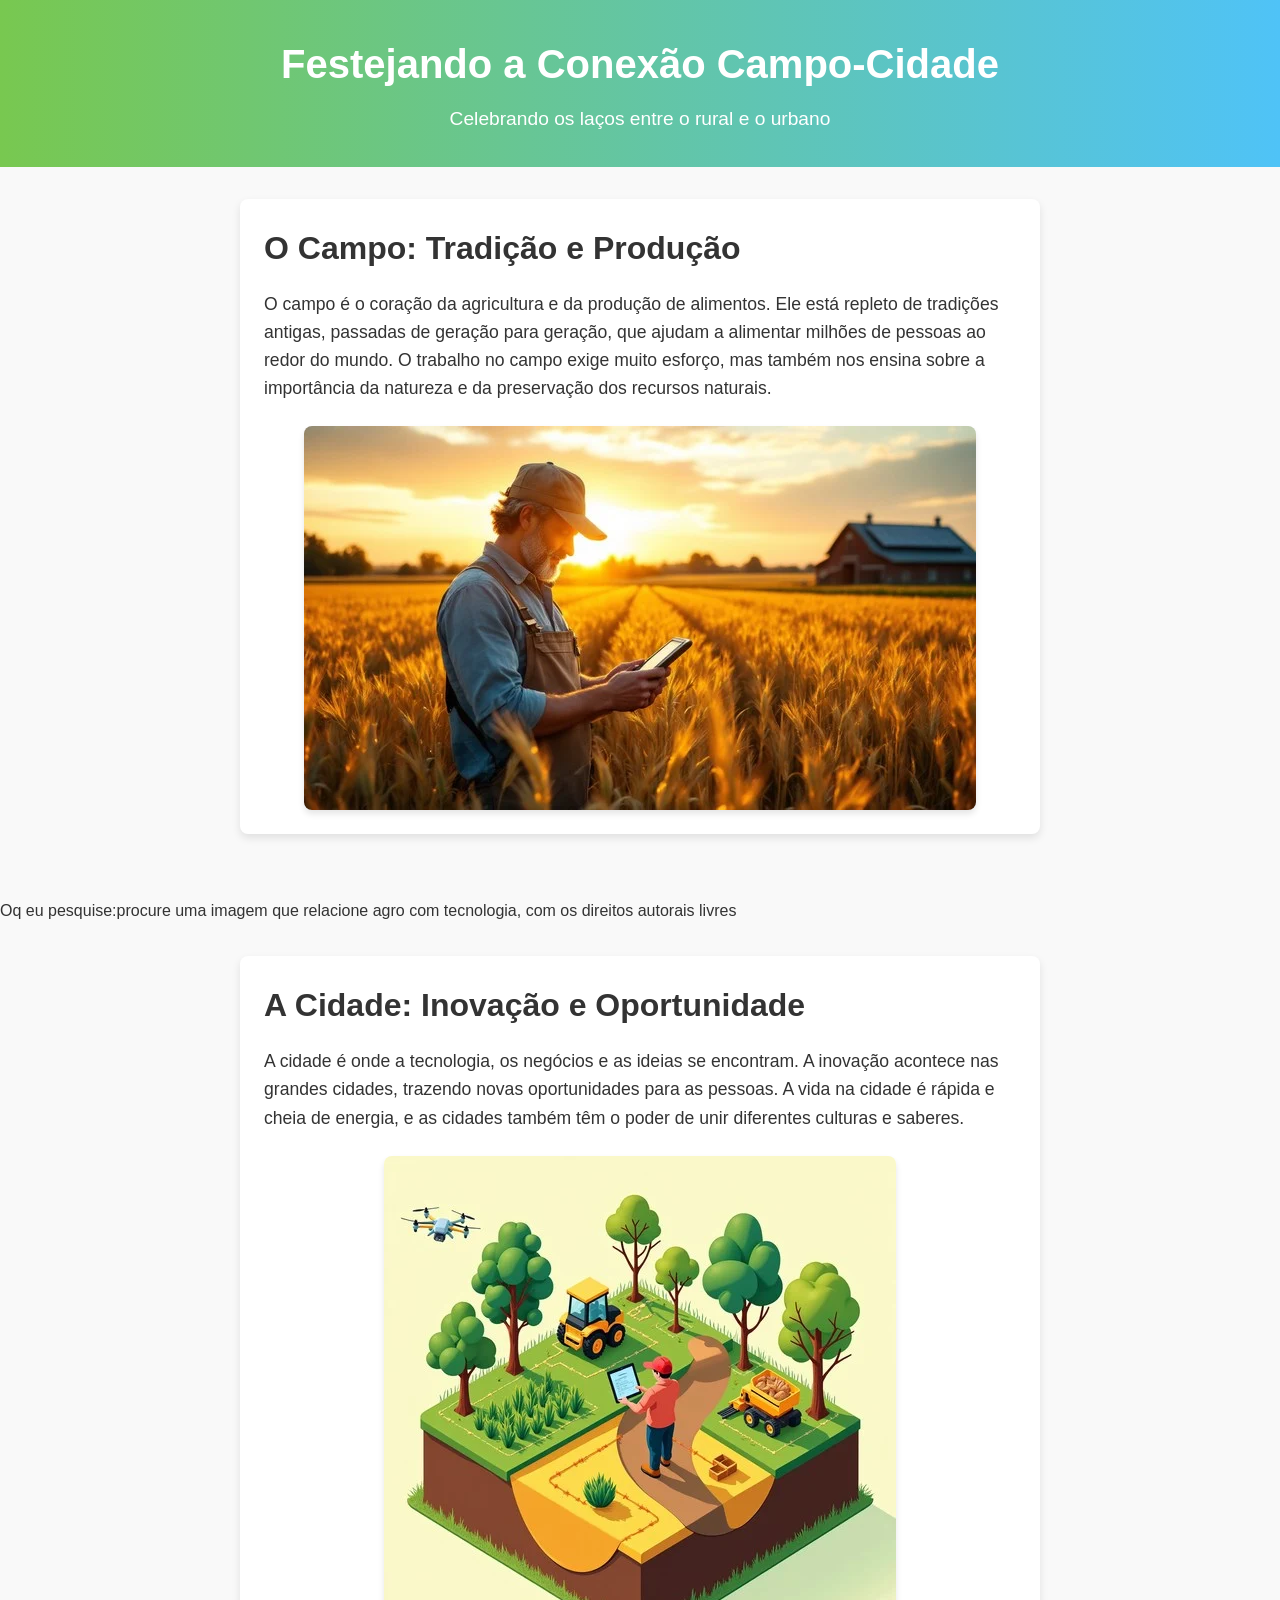
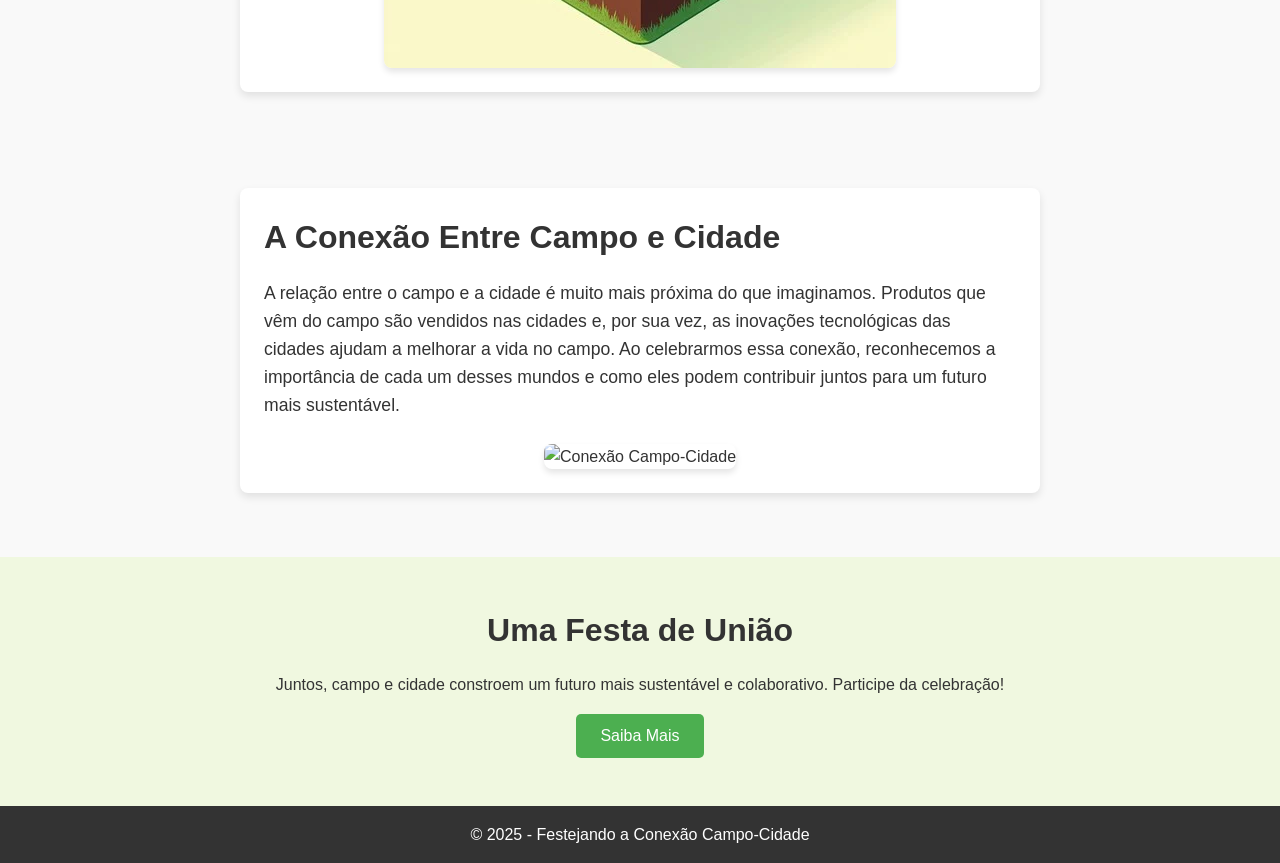
==== agrinho/index.html @ 9dafcda6 "Add files via upload" ====
<!DOCTYPE html>
<html lang="pt-BR">
<head>
    <meta charset="UTF-8">
    <meta name="viewport" content="width=device-width, initial-scale=1.0">
    <title>Festejando a Conexão Campo-Cidade</title>
    <link rel="stylesheet" href="style.css">
</head>
<body>

    <header>
        <h1>Festejando a Conexão Campo-Cidade</h1>
        <p>Celebrando os laços entre o rural e o urbano</p>
    </header>

    <section class="texto-box">
        <div class="caixa-texto">
            <h2>O Campo: Tradição e Produção</h2>
            <p>
                O campo é o coração da agricultura e da produção de alimentos. Ele está repleto de tradições antigas,
                passadas de geração para geração, que ajudam a alimentar milhões de pessoas ao redor do mundo. O
                trabalho no campo exige muito esforço, mas também nos ensina sobre a importância da natureza e da
                preservação dos recursos naturais.
            </p>
            <div class="imagem">
                <!-- Espaço para imagem do campo -->
                <img src="campo.webp" alt="Imagem do Campo" class="imagem-campo">  
            </div>
        </div>
    </section>
 Oq eu pesquise:procure uma imagem que relacione agro com tecnologia, com os direitos autorais livres
    <section class="texto-box">
        <div class="caixa-texto">
            <h2>A Cidade: Inovação e Oportunidade</h2>
            <p>
                A cidade é onde a tecnologia, os negócios e as ideias se encontram. A inovação acontece nas grandes
                cidades, trazendo novas oportunidades para as pessoas. A vida na cidade é rápida e cheia de energia,
                e as cidades também têm o poder de unir diferentes culturas e saberes.
            </p>
            <div class="imagem">
                <!-- Espaço para imagem da cidade -->
                <img src="cidade.webp" alt="Imagem da Cidade" class="imagem-cidade">
            </div>
        </div>
    </section>

    <section class="texto-box">
        <div class="caixa-texto">
            <h2>A Conexão Entre Campo e Cidade</h2>
            <p>
                A relação entre o campo e a cidade é muito mais próxima do que imaginamos. Produtos que vêm do campo
                são vendidos nas cidades e, por sua vez, as inovações tecnológicas das cidades ajudam a melhorar a vida
                no campo. Ao celebrarmos essa conexão, reconhecemos a importância de cada um desses mundos e como eles
                podem contribuir juntos para um futuro mais sustentável.
            </p>
            <div class="imagem">
                <!-- Espaço para imagem da conexão -->
                <img src="conexao.jpg" alt="Conexão Campo-Cidade" class="imagem-conexao">
            </div>
        </div>
    </section>

 <section class="celebration">
        <h2>Uma Festa de União</h2>
        <p>Juntos, campo e cidade constroem um futuro mais sustentável e colaborativo. Participe da celebração!</p>
        <button>Saiba Mais</button>
    </section>

    <footer>
        <p>&copy; 2025 - Festejando a Conexão Campo-Cidade</p>
    </footer>

</body>
</html>
---- agrinho/style.css ----
/* Resetando estilos padrão */
* {
    margin: 0;
    padding: 0;
    box-sizing: border-box;
}

body {
    font-family: 'Arial', sans-serif;
    background-color: #f9f9f9;
    color: #333;
    line-height: 1.6;
}
header {
    background: linear-gradient(to right, #78c850, #4fc3f7);
    color: white;
    text-align: center;
    padding: 2rem;
}

header h1 {
    font-size: 2.5rem;
    margin-bottom: 0.5rem;
}

header p {
    font-size: 1.2rem;
}

section.texto-box {
    padding: 2rem;
    display: flex;
    justify-content: center;
    align-items: center;
    flex-wrap: wrap;
}

.caixa-texto {
    background-color: #fff;
    border-radius: 8px;
    padding: 1.5rem;
    box-shadow: 0 4px 8px rgba(0, 0, 0, 0.1);
    width: 100%;
    max-width: 800px;
    margin-bottom: 2rem;
}

.caixa-texto h2 {
    font-size: 2rem;
    margin-bottom: 1rem;
}

.caixa-texto p {
    font-size: 1.1rem;
    margin-bottom: 1.5rem;
}

.imagem {
    display: flex;
    justify-content: center;
    align-items: center;
    margin-top: 1rem;
}

.imagem img {
    max-width: 100%;
    height: auto;
    border-radius: 8px;
    box-shadow: 0 4px 6px rgba(0, 0, 0, 0.1);
}

.celebration {
    text-align: center;
    padding: 3rem 2rem;
    background-color: #f0f8e0;
}

.celebration h2 {
    font-size: 2rem;
    margin-bottom: 1rem;
}

.celebration button {
    background-color: #4caf50;
    color: white;
    padding: 0.8rem 1.5rem;
    font-size: 1rem;
    border: none;
    border-radius: 5px;
    cursor: pointer;
    margin-top: 1rem;
    transition: background-color 0.3s;
}

/* Estilos do Footer */
footer {
    background-color: #333;
    color: white;
    text-align: center;
    padding: 1rem;
}

footer p {
    font-size: 1rem;
}
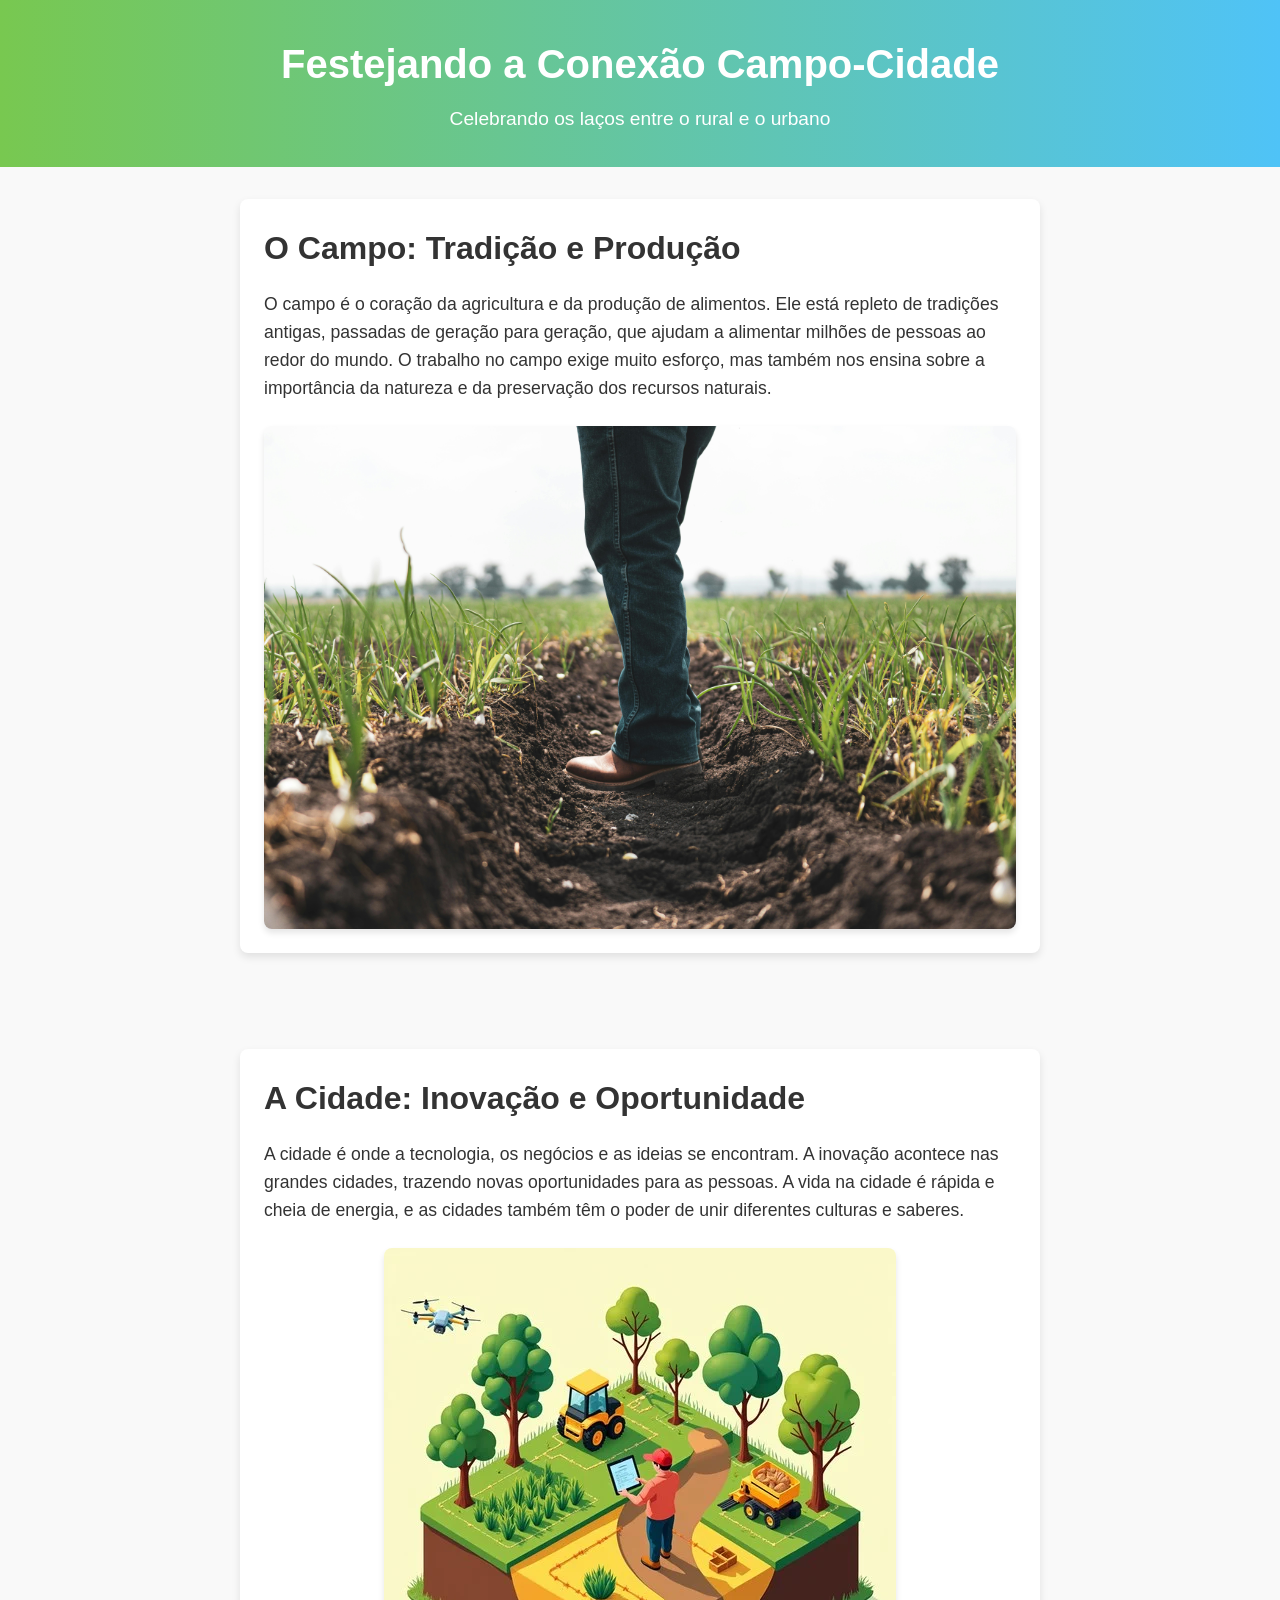
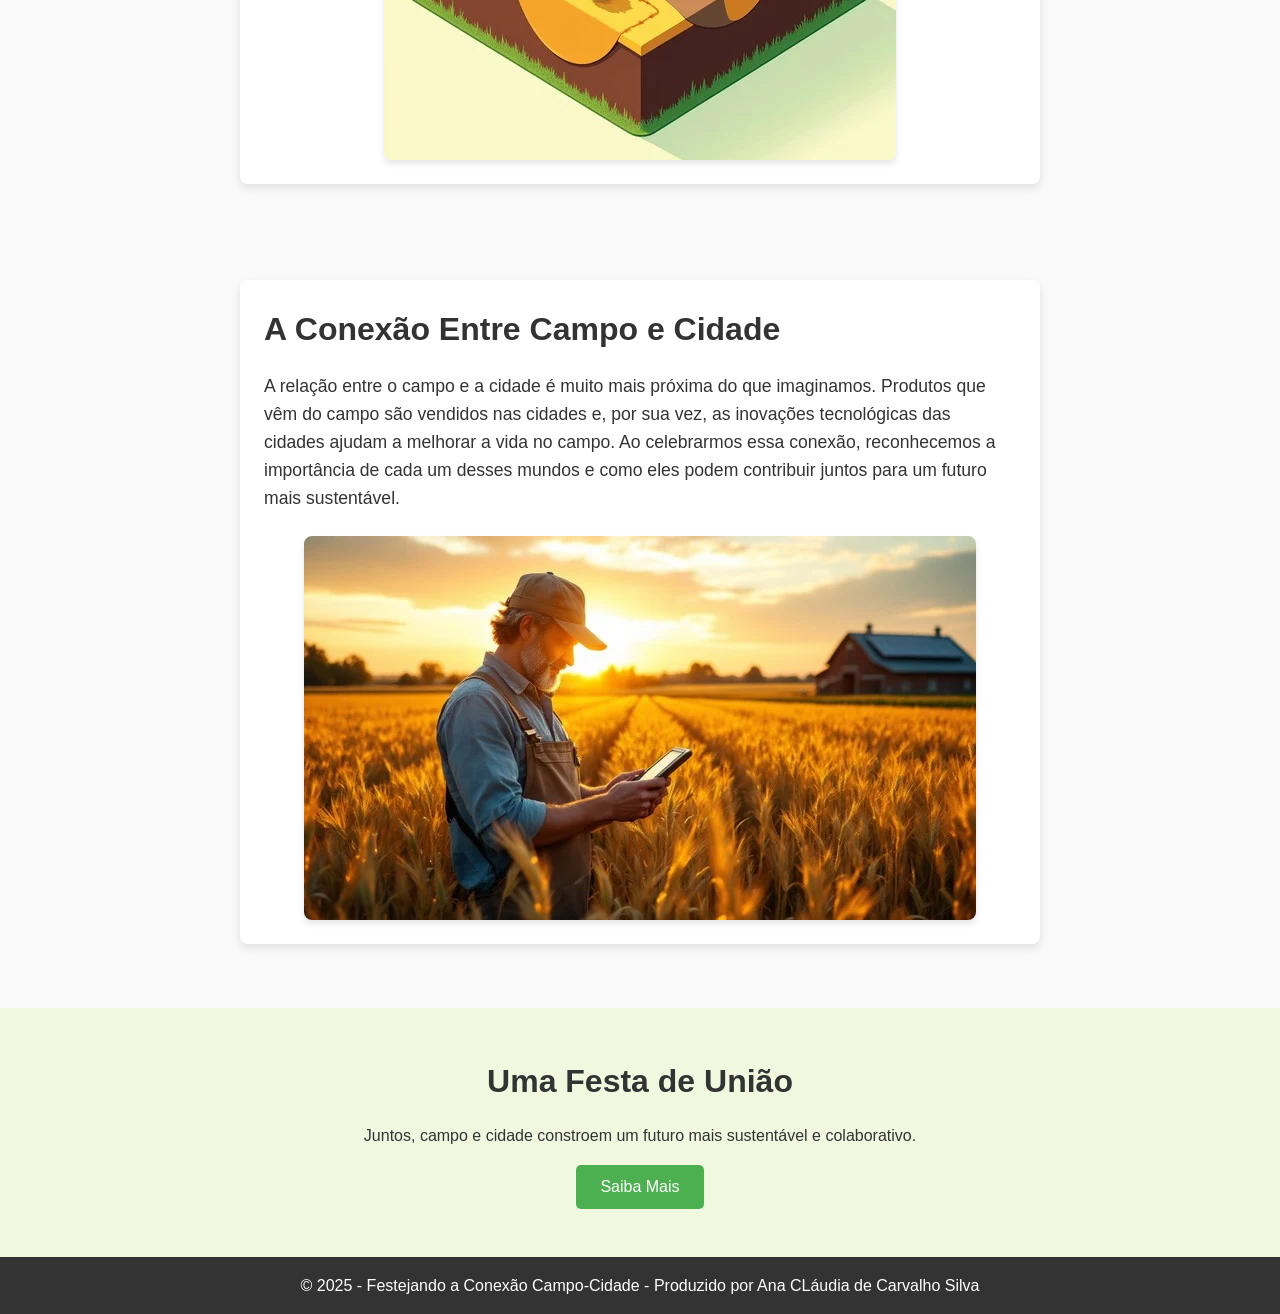
==== commit f318cbd9: "Add files via upload" ====
--- a/agrinho/index.html
+++ b/agrinho/index.html
@@ -24,11 +24,11 @@
             </p>
             <div class="imagem">
                 <!-- Espaço para imagem do campo -->
-                <img src="campo.webp" alt="Imagem do Campo" class="imagem-campo">  
+                <img src="conexão campo cidade.jpeg" alt="Imagem do Campo" title=" Pronpt:procure uma imagem que relacione agro com tecnologia, com os direitos autorais livres. Fonte: https://www.pexels.com/pt-br/procurar/agro/ acessado em: 13/05/2025" class="imagem-campo"> 
             </div>
         </div>
     </section>
- Oq eu pesquise:procure uma imagem que relacione agro com tecnologia, com os direitos autorais livres
+
     <section class="texto-box">
         <div class="caixa-texto">
             <h2>A Cidade: Inovação e Oportunidade</h2>
@@ -39,7 +39,7 @@
             </p>
             <div class="imagem">
                 <!-- Espaço para imagem da cidade -->
-                <img src="cidade.webp" alt="Imagem da Cidade" class="imagem-cidade">
+                <img src="cidade.webp" alt="Imagem da Cidade" title=" Pronpt:procure uma imagem que relacione agro com tecnologia, com os direitos autorais livres. Fonte: https://www.pexels.com/pt-br/procurar/agro/ acessado em: 13/05/2025" class="imagem-cidade">
             </div>
         </div>
     </section>
@@ -55,19 +55,19 @@
             </p>
             <div class="imagem">
                 <!-- Espaço para imagem da conexão -->
-                <img src="conexao.jpg" alt="Conexão Campo-Cidade" class="imagem-conexao">
+                <img src="campo.webp" alt="Conexão Campo-Cidade" title="Pronpt:procure uma imagem que relacione agro com tecnologia, com os direitos autorais livres. Fonte: https://www.pexels.com/pt-br/procurar/agro/ acessado em: 13/05/2025" class="imagem-conexao">
             </div>
         </div>
     </section>
 
  <section class="celebration">
         <h2>Uma Festa de União</h2>
-        <p>Juntos, campo e cidade constroem um futuro mais sustentável e colaborativo. Participe da celebração!</p>
+        <p>Juntos, campo e cidade constroem um futuro mais sustentável e colaborativo. </p>
         <button>Saiba Mais</button>
     </section>
 
     <footer>
-        <p>&copy; 2025 - Festejando a Conexão Campo-Cidade</p>
+        <p>&copy; 2025 - Festejando a Conexão Campo-Cidade - Produzido por Ana CLáudia de Carvalho Silva</p>
     </footer>
 
 </body>
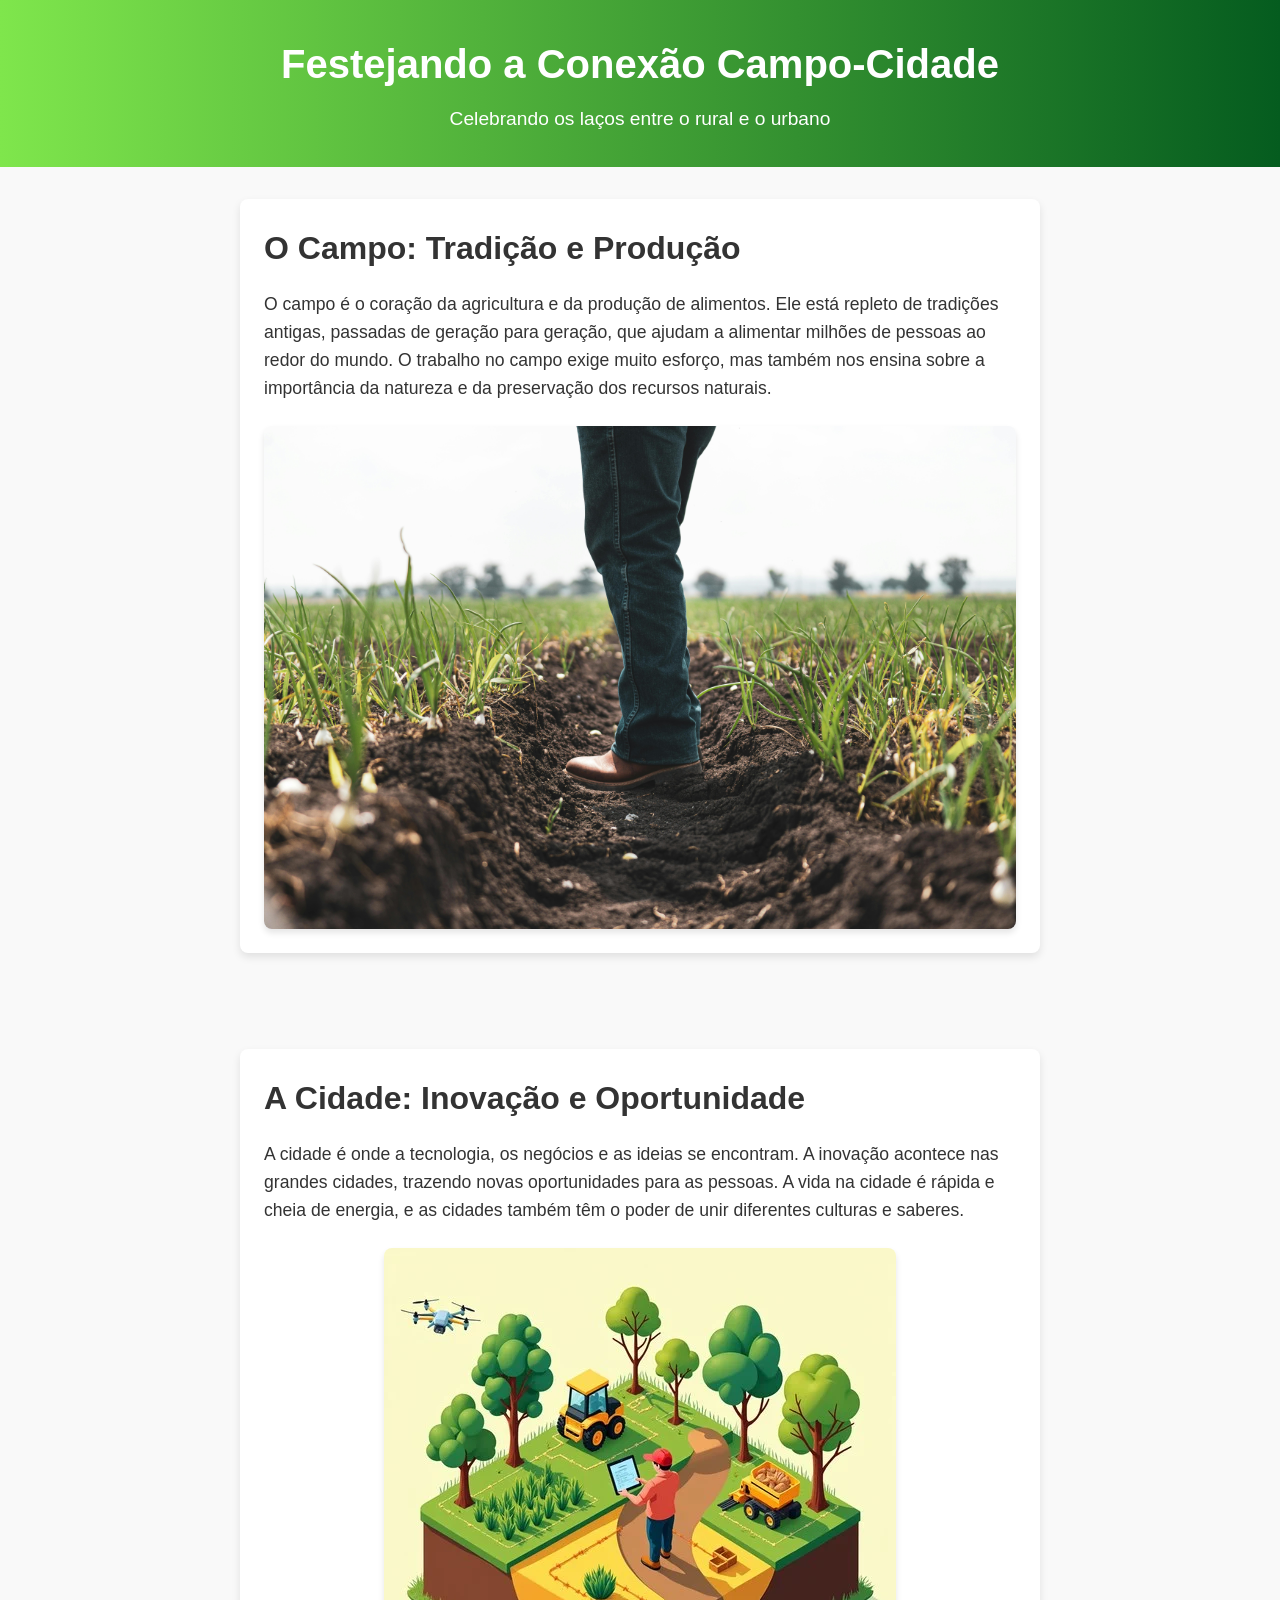
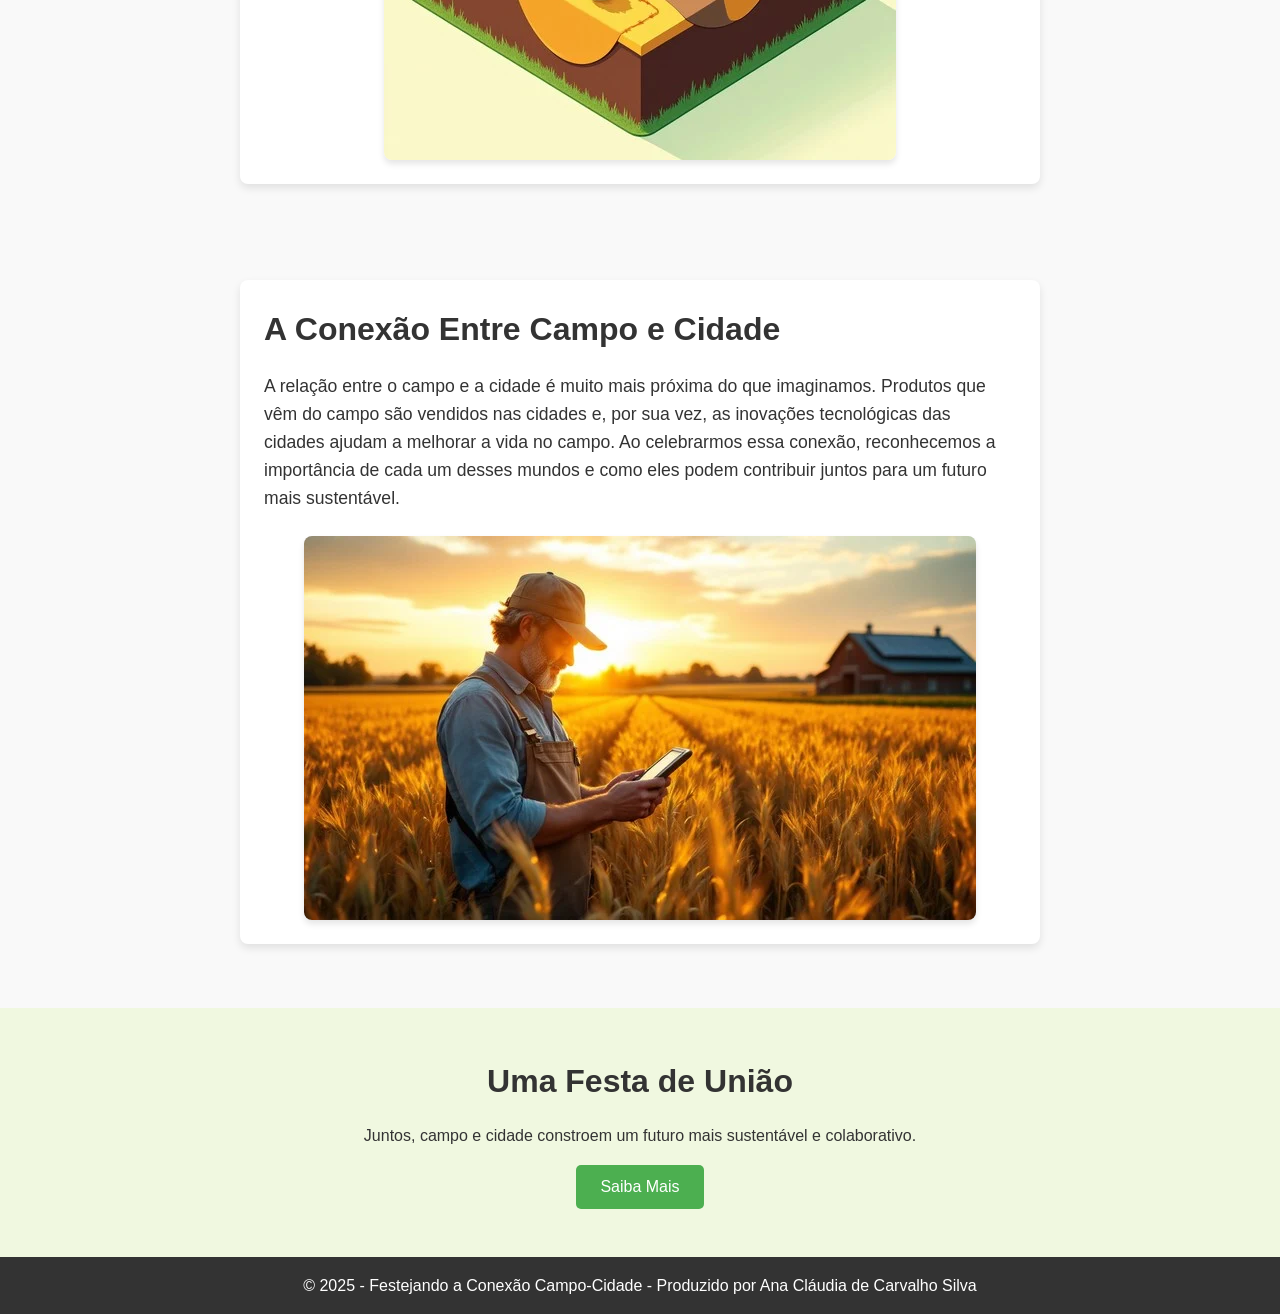
==== commit d45cbcec: "Add files via upload" ====
--- a/agrinho/index.html
+++ b/agrinho/index.html
@@ -67,7 +67,7 @@
     </section>
 
     <footer>
-        <p>&copy; 2025 - Festejando a Conexão Campo-Cidade - Produzido por Ana CLáudia de Carvalho Silva</p>
+        <p>&copy; 2025 - Festejando a Conexão Campo-Cidade - Produzido por Ana Cláudia de Carvalho Silva</p>
     </footer>
 
 </body>
--- a/agrinho/style.css
+++ b/agrinho/style.css
@@ -12,7 +12,7 @@
     line-height: 1.6;
 }
 header {
-    background: linear-gradient(to right, #78c850, #4fc3f7);
+    background: linear-gradient(to right, #7fe64c,rgb(5, 92, 31));
     color: white;
     text-align: center;
     padding: 2rem;
